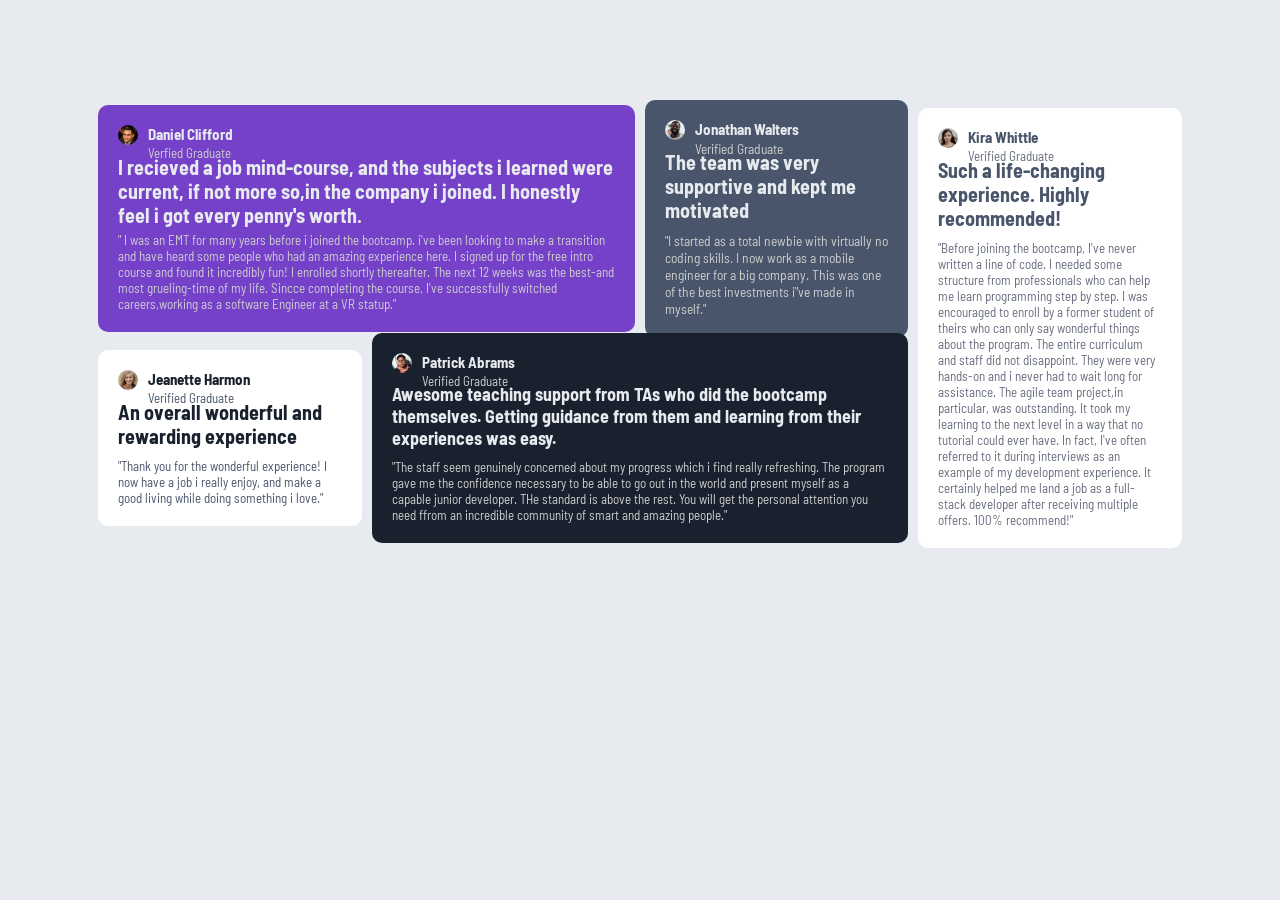
==== index.html @ 0dac25e7 "4th work" ====
<!DOCTYPE html>
<html lang="en">
<head>
  <meta charset="UTF-8">
  <meta name="viewport" content="width=device-width, initial-scale=1.0"> <!-- displays site properly based on user's device -->
  <title>Testimorials</title>
  <link rel="stylesheet" href="testimorial-style.css"> <!-- link to the CSS file -->
  <link rel="preconnect" href="https://fonts.googleapis.com">
<link rel="preconnect" href="https://fonts.gstatic.com" crossorigin>
<link href="https://fonts.googleapis.com/css2?family=Barlow+Semi+Condensed:ital,wght@0,100;0,200;0,300;0,400;0,500;0,600;0,700;0,800;0,900;1,100;1,200;1,300;1,400;1,500;1,600;1,700;1,800;1,900&family=Inter:ital,opsz,wght@0,14..32,100..900;1,14..32,100..900&family=Karla:ital,wght@0,200..800;1,200..800&family=Lexend+Deca:wght@100..900&family=Young+Serif&display=swap" rel="stylesheet">
</head>
<body>
  <div class="main-container">
    <div class="daniel">
      <div class="daniel-photo-detail">
        <div class="daniel-photo">
          <img src="images/image-daniel.jpg">
        </div>
        <div class="daniel-name">
          <h1>Daniel Clifford</h1>
          <p>Verfied Graduate</p>
        </div>
      </div>
      <div class="daniel-detail">
        <h1>I recieved a job mind-course, and the subjects i learned were current, if not more so,in the company i joined. I honestly feel i got every penny's worth. </h1>
        <p>" I was an EMT for many years before i joined the bootcamp. i've been looking to make a transition and have heard some people who had an amazing experience here. I signed up for the free intro course and found it incredibly fun! I enrolled shortly thereafter. The next 12 weeks was the best-and most grueling-time of my life. Sincce completing the course, I've successfully switched careers,working as a software Engineer at a VR statup."</p>
      </div>
    </div>

    <div class="jonathan">
      <div class="jonathan-photo-detail">
        <div class="jonathan-photo">
          <img src="images/image-jonathan.jpg">
        </div>
        <div class="jonathan-name">
          <h1>Jonathan Walters</h1>
          <p>Verified Graduate</p>
        </div>
      </div>
      <div class="jonathan-detail">
        <h1>The team was very supportive and kept me motivated</h1>
        <p>"I started as a total newbie with virtually no coding skills. I now work as a mobile engineer for a big company. This was one of the best investments i"ve made in myself."</p>
      </div>
    </div>

    <div class="jeanette">
      <div class="jeanette-photo-detail">
        <div class="jeanette-photo">
          <img src="images/image-jeanette.jpg">
        </div>
        <div class="jeanette-name">
          <h1>Jeanette Harmon</h1>
          <p>Verified Graduate</p>
        </div>
      </div>
      <div class="jeanette-detail">
        <h1>An overall wonderful and rewarding experience</h1>
        <p>"Thank you for the wonderful experience! I now have a job i really enjoy, and make a good living while doing something i love."</p>
      </div>
    </div>

    <div class="patrick">
      <div class="patrick-photo-detail">
        <div class="patrick-photo">
          <img src="images/image-patrick.jpg">
        </div>
        <div class="patrick-name">
          <h1>Patrick Abrams</h1>
          <p>Verified Graduate</p>
        </div>
      </div>
      <div class="patrick-detail">
        <h1>Awesome teaching support from TAs who did the bootcamp themselves. Getting guidance from them and learning from their experiences was easy.</h1>
        <p>"The staff seem genuinely concerned about my progress which i find really refreshing. The program gave me the confidence necessary to be able to go out in the world and present myself as a capable junior developer. THe standard is above the rest. You will get the personal attention you need ffrom an incredible community of smart and amazing people."</p>
      </div>
    </div>

    <div class="kira">
      <div class="kira-photo-detail">
        <div class="kira-photo">
          <img src="images/image-kira.jpg">
        </div>
        <div class="kira-name">
          <h1>Kira Whittle</h1>
          <p>Verified Graduate</p>
        </div>
      </div>
      <div class="kira-detail">
        <h1>Such a life-changing experience. Highly recommended!</h1>
        <p>"Before joining the bootcamp, I've never written a line of code. I needed some structure from professionals who can help me learn programming step by step. I was encouraged to enroll by a former student of theirs who can only say wonderful things about the program. The entire curriculum and staff did not disappoint. They were very hands-on and i never had to wait long for assistance. The agile team project,in particular,  was outstanding. It took my learning to the next level in a way that no tutorial could ever have. In fact, I've often referred to it during interviews as an example of my development experience. It certainly helped me land a job as a full-stack developer after receiving multiple offers. 100% recommend!"</p>
      </div>
    </div>
  </div>
</body>
</html>
---- testimorial-style.css ----
body{
    display: grid;
    justify-content: center;
    align-items: center;
    background-color: hsl(214, 17%, 92%);
    font-family: 'Barlow Semi Condensed';
    margin: 0;
}
.main-container{
    display: grid;
    grid-template-columns: 1;
    grid-template-rows: 5;
    justify-content: center;
    align-items: center;
    grid-row-gap: 20px;
    max-width: 375px;
    width: 100%;
    padding: 50px 20px; 
}
.daniel{
    background-color: hsl(263, 55%, 52%);
    display: grid;
    grid-row-gap: 20px;
    padding: 50px;
    border-radius: 10px;
    color: hsl(214, 17%, 92%);
}
.daniel p{
    margin: 0;
    font-size: 18px;
    color: hsl(0, 0%, 81%);
}
.daniel h1{
    margin: 0;
    font-size: 20px;
    font-weight: 700;
}
.daniel-photo-detail{
    display: grid;
    grid-template-columns: 60px 150px;
    grid-template-rows: 60px ;
    grid-column-gap: 10px;
}
.daniel-photo img{
    width: 100%;
    height: 100%;
    border-radius: 30px;
}
.daniel-name{
    display: grid;
    grid-template-rows: 30px;
}
.daniel-detail{
    display: grid;
    grid-row-gap: 20px;
}
.daniel-detail h1{
    font-size: 28px;
    font-weight: 700;
    margin: 0;
}

.jonathan{
    background-color: hsl(217, 19%, 35%);
    display: grid;
    grid-row-gap: 20px;
    padding: 50px;
    border-radius: 10px;
    color: hsl(214, 17%, 92%);
}
.jonathan p{
    margin: 0;
    font-size: 18px;
    color: hsl(0, 0%, 81%);
}
.jonathan h1{
    margin: 0;
    font-size: 20px;
    font-weight: 700;
}
.jonathan-photo-detail{
    display: grid;
    grid-template-columns: 60px 200px;
    grid-template-rows: 60px ;
    grid-column-gap: 10px;
}
.jonathan-photo img{
    width: 100%;
    height: 100%;
    border-radius: 30px;
}
.jonathan-name{
    display: grid;
    grid-template-rows: 30px;
}
.jonathan-detail{
    display: grid;
    grid-row-gap: 20px;
}
.jonathan-detail h1{
    font-size: 25px;
    font-weight: 700;
    margin: 0;
}

.jeanette{
    background-color: hsl(0, 0%, 100%);
    display: grid;
    grid-row-gap: 20px;
    padding: 50px;
    border-radius: 10px;
    color: hsl(219, 29%, 14%);
}
.jeanette p{
    margin: 0;
    font-size: 18px;
    color: hsl(217, 19%, 35%);
}
.jeanette h1{
    margin: 0;
    font-size: 20px;
    font-weight: 700;
}
.jeanette-photo-detail{
    display: grid;
    grid-template-columns: 60px 150px;
    grid-template-rows: 60px ;
    grid-column-gap: 10px;
}
.jeanette-photo img{
    width: 100%;
    height: 100%;
    border-radius: 30px;
}
.jeanette-name{
    display: grid;
    grid-template-rows: 30px;
}
.jeanette-detail{
    display: grid;
    grid-row-gap: 20px;
}
.jeanette-detail h1{
    font-size: 28px;
    font-weight: 700;
    margin: 0;
}

.patrick{
    background-color: hsl(219, 29%, 14%);
    display: grid;
    grid-row-gap: 20px;
    padding: 50px;
    border-radius: 10px;
    color: hsl(214, 17%, 92%);
}
.patrick p{
    margin: 0;
    font-size: 18.5px;
    color: hsl(0, 0%, 81%);
}
.patrick h1{
    margin: 0;
    font-size: 20px;
    font-weight: 700;
}
.patrick-photo-detail{
    display: grid;
    grid-template-columns: 60px 150px;
    grid-template-rows: 60px ;
    grid-column-gap: 10px;
}
.patrick-photo img{
    width: 100%;
    height: 100%;
    border-radius: 30px;
}
.patrick-name{
    display: grid;
    grid-template-rows: 30px;
}
.patrick-detail{
    display: grid;
    grid-row-gap: 20px;
}
.patrick-detail h1{
    font-size: 28px;
    font-weight: 700;
    margin: 0;
}

.kira{
    background-color: hsl(0, 0%, 100%);
    display: grid;
    grid-row-gap: 20px;
    padding: 50px;
    border-radius: 10px;
    color: hsl(217, 19%, 35%);
}
.kira p{
    margin: 0;
    font-size: 18px;
    color: hsl(224, 10%, 45%);
}
.kira h1{
    margin: 0;
    font-size: 20px;
    font-weight: 700;
}
.kira-photo-detail{
    display: grid;
    grid-template-columns: 60px 150px;
    grid-template-rows: 60px ;
    grid-column-gap: 10px;
}
.kira-photo img{
    width: 100%;
    height: 100%;
    border-radius: 30px;
}
.kira-name{
    display: grid;
    grid-template-rows: 30px;
}
.kira-detail{
    display: grid;
    grid-row-gap: 20px;
}
.kira-detail h1{
    font-size: 28px;
    font-weight: 700;
    margin: 0;
}


@media (min-width: 768px){
    *{
        box-sizing: border-box;
    }
    body{
        font-family: 'Barlow Semi Condensed';
        display: grid;
        
        justify-content: center;
        align-items: center;
        background-color: hsl(214, 17%, 92%);
        padding: 3cm;
        margin: 0;
    }
    .main-container{
        display: grid;
        max-width: 1440px;
        padding: 0; 
        grid-template-columns: repeat(4, 25%);
        grid-template-rows: repeat(2, 210px);
        gap: 10px;
        width: 100%; 
        height: 420px;
    }
    .daniel{
        grid-column: 1 / 3;
        grid-row: 1/2;
    }
    .jonathan{
        grid-column: 3/4;
        grid-row: 1/2;
    }
    .kira{
        grid-column: 4/5;
        grid-row: 1 / 3;
    }
    .jeanette{
        grid-column: 1/2;
        grid-row: 2/3;
    }
    .patrick{
        grid-column: 2 / 4;
        grid-row: 2/3;
    }
    
    .daniel{
        background-color: hsl(263, 55%, 52%);
        display: grid;
        grid-row-gap: 10px;
        padding: 20px;
        border-radius: 10px;
        color: hsl(214, 17%, 92%);
    }
    .daniel p{
        margin: 0;
        font-size: 13px;
        color: hsl(0, 0%, 81%);
    }
    .daniel h1{
        margin: 0;
        font-size: 15px;
    }
    .daniel-photo-detail{
        display: grid;
        grid-template-columns: 20px 120px;
        grid-template-rows: 20px ;
        grid-column-gap: 10px;
        height: 20px;
    }
    .daniel-photo img{
        width: 100%;
        height: 100%;
        border-radius: 10px;
    }
    .daniel-name{
        display: grid;
        grid-template-rows: 20px;
        gap: 0;
    }
    .daniel-detail{
        display: grid;
        grid-row-gap: 5px;
    }
    .daniel-detail h1{
        font-size: 20px;
        font-weight: 700;
        margin: 0;
    }
    
    .jonathan{
        background-color: hsl(217, 19%, 35%);
        display: grid;
        grid-row-gap: 10px;
        padding: 20px;
        border-radius: 10px;
        color: hsl(214, 17%, 92%);
    }
    .jonathan p{
        margin: 0;
        font-size: 13.5px;
        color: hsl(0, 0%, 81%);
    }
    .jonathan h1{
        margin: 0;
        font-size: 15px;
    }
    .jonathan-photo-detail{
        display: grid;
        grid-template-columns: 20px 120px;
        grid-template-rows: 20px ;
        grid-column-gap: 10px;
        height: 20px;
    }
    .jonathan-photo img{
        width: 100%;
        height: 100%;
        border-radius: 10px;
    }
    .jonathan-name{
        display: grid;
        grid-template-rows: 20px;
    }
    .jonathan-detail{
        display: grid;
        grid-row-gap: 10px;
    }
    .jonathan-detail h1{
        font-size: 20px;
        font-weight: 700;
        margin: 0;
    }
    
    .kira{
        background-color: white;
        display: grid;
        grid-row-gap: 10px;
        padding: 20px;
        border-radius: 10px;
        color: hsl(217, 19%, 35%);
    }
    .kira p{
        margin: 0;
        font-size: 13px;
        color: hsl(224, 10%, 45%);
    }
    .kira h1{
        margin: 0;
        font-size: 15px;
    }
    .kira-photo-detail{
        display: grid;
        grid-template-columns: 20px 120px;
        grid-template-rows: 20px ;
        grid-column-gap: 10px;
        height: 20px;
    }
    .kira-photo img{
        width: 100%;
        height: 100%;
        border-radius: 10px;
    }
    .kira-name{
        display: grid;
        grid-template-rows: 20px;
    }
    .kira-detail{
        display: grid;
        grid-row-gap: 10px;
    }
    .kira-detail h1{
        font-size: 20px;
        font-weight: 700;
        margin: 0;
    }
    
    .jeanette{
        background-color: white;
        display: grid;
        grid-row-gap: 10px;
        padding: 20px;
        border-radius: 10px;
        color: hsl(219, 29%, 14%);
    }
    .jeanette p{
        margin: 0;
        font-size: 13px;
        color: hsl(217, 19%, 35%);
    }
    .jeanette h1{
        margin: 0;
        font-size: 15px;
    }
    .jeanette-photo-detail{
        display: grid;
        grid-template-columns: 20px 120px;
        grid-template-rows: 20px ;
        grid-column-gap: 10px;
        height: 20px;
    }
    .jeanette-photo img{
        width: 100%;
        height: 100%;
        border-radius: 10px;
    }
    .jeanette-name{
        display: grid;
        grid-template-rows: 20px;
    }
    .jeanette-detail{
        display: grid;
        grid-row-gap: 10px;
    }
    .jeanette-detail h1{
        font-size: 20px;
        font-weight: 700;
        margin: 0;
    }
    
    .patrick{
        background-color: hsl(219, 29%, 14%);
        display: grid;
        grid-row-gap: 10px;
        padding: 20px;
        border-radius: 10px;
        color: hsl(214, 17%, 92%);
    }
    .patrick p{
        margin: 0;
        font-size: 13px;
        color: hsl(0, 0%, 81%);
    }
    .patrick h1{
        margin: 0;
        font-size: 15px;
    }
    .patrick-photo-detail{
        display: grid;
        grid-template-columns: 20px 120px;
        grid-template-rows: 20px ;
        grid-column-gap: 10px;
        height: 20px;
    }
    .patrick-photo img{
        width: 100%;
        height: 100%;
        border-radius: 10px;
    }
    .patrick-name{
        display: grid;
        grid-template-rows: 20px;
    }
    .patrick-detail{
        display: grid;
        grid-row-gap: 10px;
    }
    .patrick-detail h1{
        font-size: 18px;
        font-weight: 700;
        margin: 0;
    }
}
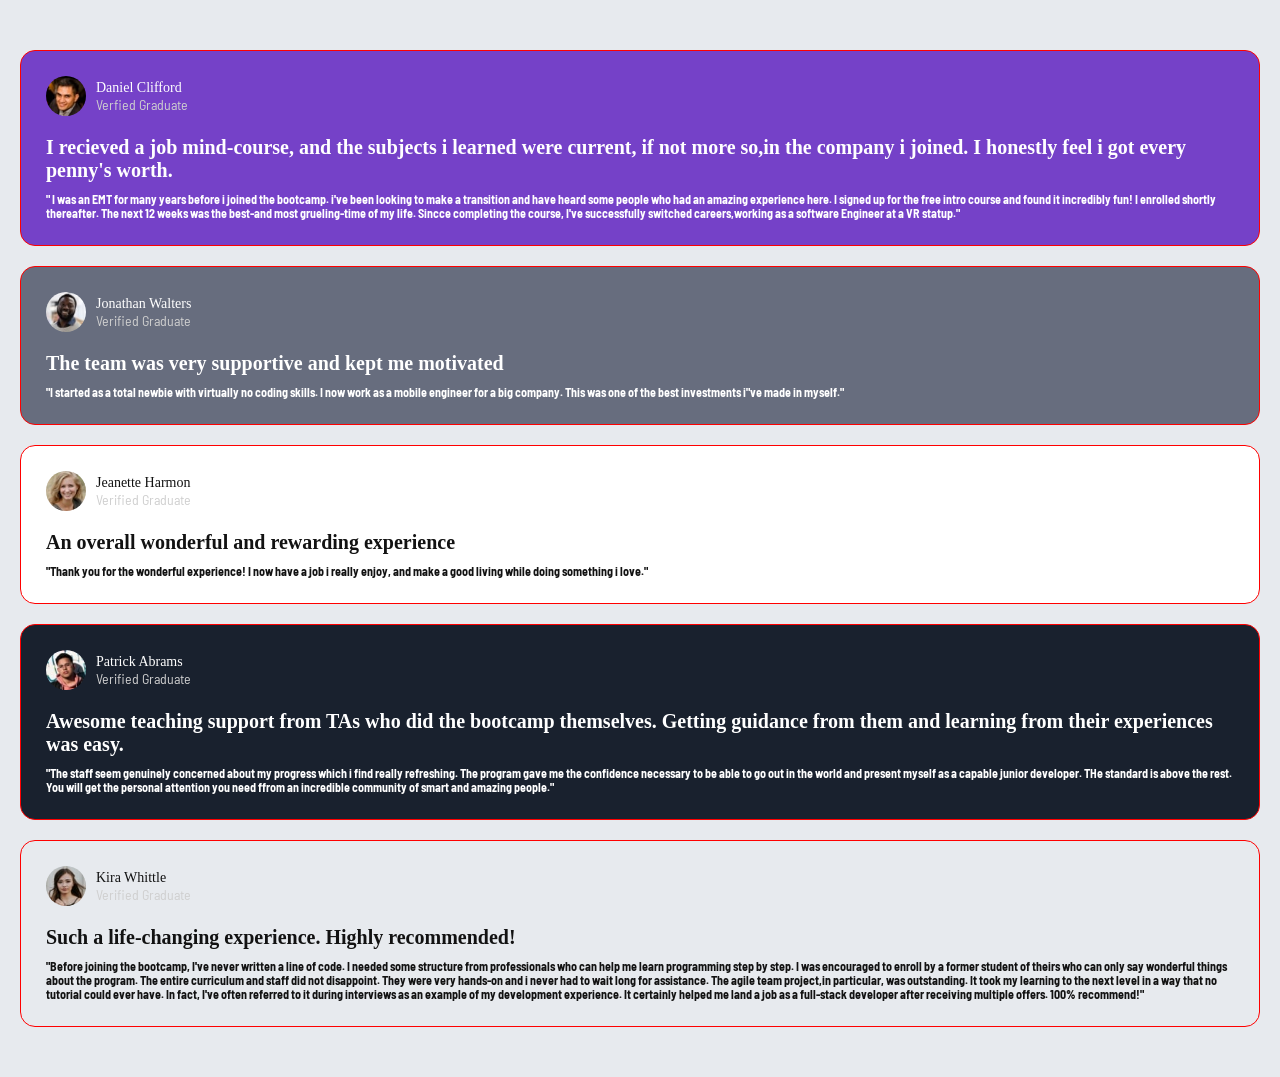
==== commit 63d13339: "make changes" ====
--- a/index.html
+++ b/index.html
@@ -1,7 +1,7 @@
 <!DOCTYPE html>
-<html lang="en">
-<head>
-  <meta charset="UTF-8">
+<html >
+  <head lang="en">
+    <meta charset="UTF-8">
   <meta name="viewport" content="width=device-width, initial-scale=1.0"> <!-- displays site properly based on user's device -->
   <title>Testimorials</title>
   <link rel="stylesheet" href="testimorial-style.css"> <!-- link to the CSS file -->
@@ -11,81 +11,81 @@
 </head>
 <body>
   <div class="main-container">
-    <div class="daniel">
-      <div class="daniel-photo-detail">
-        <div class="daniel-photo">
+    <div class="testimonial purple">
+      <div class="profile-container">
+        <div class="profile-photo">
           <img src="images/image-daniel.jpg">
         </div>
-        <div class="daniel-name">
+        <div class="profile-name">
           <h1>Daniel Clifford</h1>
           <p>Verfied Graduate</p>
         </div>
       </div>
-      <div class="daniel-detail">
+      <div class="testimonial-detail">
         <h1>I recieved a job mind-course, and the subjects i learned were current, if not more so,in the company i joined. I honestly feel i got every penny's worth. </h1>
         <p>" I was an EMT for many years before i joined the bootcamp. i've been looking to make a transition and have heard some people who had an amazing experience here. I signed up for the free intro course and found it incredibly fun! I enrolled shortly thereafter. The next 12 weeks was the best-and most grueling-time of my life. Sincce completing the course, I've successfully switched careers,working as a software Engineer at a VR statup."</p>
       </div>
     </div>
 
-    <div class="jonathan">
-      <div class="jonathan-photo-detail">
-        <div class="jonathan-photo">
+    <div class="testimonial gray">
+      <div class="profile-container">
+        <div class="profile-photo">
           <img src="images/image-jonathan.jpg">
         </div>
-        <div class="jonathan-name">
+        <div class="profile-name">
           <h1>Jonathan Walters</h1>
           <p>Verified Graduate</p>
         </div>
       </div>
-      <div class="jonathan-detail">
+      <div class="testimonial-detail">
         <h1>The team was very supportive and kept me motivated</h1>
         <p>"I started as a total newbie with virtually no coding skills. I now work as a mobile engineer for a big company. This was one of the best investments i"ve made in myself."</p>
       </div>
     </div>
 
-    <div class="jeanette">
-      <div class="jeanette-photo-detail">
-        <div class="jeanette-photo">
+    <div class="testimonial white">
+      <div class="profile-container">
+        <div class="profile-photo">
           <img src="images/image-jeanette.jpg">
         </div>
-        <div class="jeanette-name">
+        <div class="profile-name">
           <h1>Jeanette Harmon</h1>
           <p>Verified Graduate</p>
         </div>
       </div>
-      <div class="jeanette-detail">
+      <div class="testimonial-detail">
         <h1>An overall wonderful and rewarding experience</h1>
         <p>"Thank you for the wonderful experience! I now have a job i really enjoy, and make a good living while doing something i love."</p>
       </div>
     </div>
 
-    <div class="patrick">
-      <div class="patrick-photo-detail">
-        <div class="patrick-photo">
+    <div class="testimonial dark-blue">
+      <div class="profile-container">
+        <div class="profile-photo">
           <img src="images/image-patrick.jpg">
         </div>
-        <div class="patrick-name">
+        <div class="profile-name">
           <h1>Patrick Abrams</h1>
           <p>Verified Graduate</p>
         </div>
       </div>
-      <div class="patrick-detail">
+      <div class="testimonial-detail">
         <h1>Awesome teaching support from TAs who did the bootcamp themselves. Getting guidance from them and learning from their experiences was easy.</h1>
         <p>"The staff seem genuinely concerned about my progress which i find really refreshing. The program gave me the confidence necessary to be able to go out in the world and present myself as a capable junior developer. THe standard is above the rest. You will get the personal attention you need ffrom an incredible community of smart and amazing people."</p>
       </div>
     </div>
 
-    <div class="kira">
-      <div class="kira-photo-detail">
-        <div class="kira-photo">
+    <div class="testimonial soft-white">
+      <div class="profile-container">
+        <div class="profile-photo">
           <img src="images/image-kira.jpg">
         </div>
-        <div class="kira-name">
+        <div class="profile-name">
           <h1>Kira Whittle</h1>
           <p>Verified Graduate</p>
         </div>
       </div>
-      <div class="kira-detail">
+      <div class="testimonial-detail">
         <h1>Such a life-changing experience. Highly recommended!</h1>
         <p>"Before joining the bootcamp, I've never written a line of code. I needed some structure from professionals who can help me learn programming step by step. I was encouraged to enroll by a former student of theirs who can only say wonderful things about the program. The entire curriculum and staff did not disappoint. They were very hands-on and i never had to wait long for assistance. The agile team project,in particular,  was outstanding. It took my learning to the next level in a way that no tutorial could ever have. In fact, I've often referred to it during interviews as an example of my development experience. It certainly helped me land a job as a full-stack developer after receiving multiple offers. 100% recommend!"</p>
       </div>
--- a/testimorial-style.css
+++ b/testimorial-style.css
@@ -1,496 +1,113 @@
+:root {
+    --purple-50: hsl(260, 100%, 95%);
+    --purple-300: hsl(264, 82%, 80%);
+    --purple-500: hsl(263, 55%, 52%);
+    --white: hsl(0, 0%, 100%);
+    --grey-100: hsl(214, 17%, 92%);
+    --grey-200: hsl(0, 0%, 81%);
+    --grey-400: hsl(224, 10%, 45%);
+    --grey-500: hsl(217, 19%, 35%);
+    --dark-blue: hsl(219, 29%, 14%);
+    --black: hsl(0, 0%, 7%);
+}
+
+*{
+    box-sizing: border-box;
+}
 body{
-    display: grid;
-    justify-content: center;
-    align-items: center;
     background-color: hsl(214, 17%, 92%);
     font-family: 'Barlow Semi Condensed';
     margin: 0;
 }
 .main-container{
-    display: grid;
-    grid-template-columns: 1;
-    grid-template-rows: 5;
-    justify-content: center;
-    align-items: center;
-    grid-row-gap: 20px;
-    max-width: 375px;
     width: 100%;
     padding: 50px 20px; 
+    display: grid;
+    gap: 20px
 }
-.daniel{
-    background-color: hsl(263, 55%, 52%);
-    display: grid;
-    grid-row-gap: 20px;
-    padding: 50px;
-    border-radius: 10px;
-    color: hsl(214, 17%, 92%);
+.testimonial {
+    display: flex;
+    flex-direction: column;
+    gap: 20px;
+    border-radius: 15px;
+    padding: 25px;
+    border: 1px solid red
 }
-.daniel p{
-    margin: 0;
-    font-size: 18px;
-    color: hsl(0, 0%, 81%);
+.profile-container {
+    display: flex;
+    align-items: center;
+    gap: 10px;
 }
-.daniel h1{
-    margin: 0;
-    font-size: 20px;
-    font-weight: 700;
+.profile-photo {
+    width: 40px;
+    height: 40px;
+    border-radius: 50%;
 }
-.daniel-photo-detail{
-    display: grid;
-    grid-template-columns: 60px 150px;
-    grid-template-rows: 60px ;
-    grid-column-gap: 10px;
-}
-.daniel-photo img{
+.profile-photo img {
     width: 100%;
     height: 100%;
-    border-radius: 30px;
+    border-radius: 50%;
 }
-.daniel-name{
-    display: grid;
-    grid-template-rows: 30px;
+.profile-name {
+    display: flex;
+    flex-direction: column;
 }
-.daniel-detail{
-    display: grid;
-    grid-row-gap: 20px;
+.profile-name h1 {
+    font-size: 14px;
+    font-weight: 500;
+    margin: 0;
 }
-.daniel-detail h1{
-    font-size: 28px;
+.profile-name p {
+    font-size: 14px;
+    color: hsl(0, 0%, 81%);
+    margin: 0;
+}
+.testimonial-detail {
+    display: flex;
+    flex-direction: column;
+    gap: 10px;
+}
+.testimonial-detail h1 {
+    font-size: 20px;
+    font-weight: 600;
+    margin: 0;
+}
+.testimonial-detail p {
+    font-size: 12px;
     font-weight: 700;
     margin: 0;
 }
-
-.jonathan{
-    background-color: hsl(217, 19%, 35%);
-    display: grid;
-    grid-row-gap: 20px;
-    padding: 50px;
-    border-radius: 10px;
-    color: hsl(214, 17%, 92%);
+.purple {
+    background-color: var(--purple-500);
+    color: var(--white);
 }
-.jonathan p{
-    margin: 0;
-    font-size: 18px;
-    color: hsl(0, 0%, 81%);
+.gray{
+    background-color: var(--grey-400);
+    color: var(--white);
 }
-.jonathan h1{
-    margin: 0;
-    font-size: 20px;
-    font-weight: 700;
+.white{
+    background-color: var(--white);
+    color: var(--black);
 }
-.jonathan-photo-detail{
-    display: grid;
-    grid-template-columns: 60px 200px;
-    grid-template-rows: 60px ;
-    grid-column-gap: 10px;
+.dark-blue{
+    background-color: var(--dark-blue);
+    color: var(--white);
 }
-.jonathan-photo img{
-    width: 100%;
-    height: 100%;
-    border-radius: 30px;
-}
-.jonathan-name{
-    display: grid;
-    grid-template-rows: 30px;
-}
-.jonathan-detail{
-    display: grid;
-    grid-row-gap: 20px;
-}
-.jonathan-detail h1{
-    font-size: 25px;
-    font-weight: 700;
-    margin: 0;
+.soft-white{
+    background-color: var(--grey-100);
+    color: var(--black);
 }
 
-.jeanette{
-    background-color: hsl(0, 0%, 100%);
-    display: grid;
-    grid-row-gap: 20px;
-    padding: 50px;
-    border-radius: 10px;
-    color: hsl(219, 29%, 14%);
-}
-.jeanette p{
-    margin: 0;
-    font-size: 18px;
-    color: hsl(217, 19%, 35%);
-}
-.jeanette h1{
-    margin: 0;
-    font-size: 20px;
-    font-weight: 700;
-}
-.jeanette-photo-detail{
-    display: grid;
-    grid-template-columns: 60px 150px;
-    grid-template-rows: 60px ;
-    grid-column-gap: 10px;
-}
-.jeanette-photo img{
-    width: 100%;
-    height: 100%;
-    border-radius: 30px;
-}
-.jeanette-name{
-    display: grid;
-    grid-template-rows: 30px;
-}
-.jeanette-detail{
-    display: grid;
-    grid-row-gap: 20px;
-}
-.jeanette-detail h1{
-    font-size: 28px;
-    font-weight: 700;
-    margin: 0;
-}
-
-.patrick{
-    background-color: hsl(219, 29%, 14%);
-    display: grid;
-    grid-row-gap: 20px;
-    padding: 50px;
-    border-radius: 10px;
-    color: hsl(214, 17%, 92%);
-}
-.patrick p{
-    margin: 0;
-    font-size: 18.5px;
-    color: hsl(0, 0%, 81%);
-}
-.patrick h1{
-    margin: 0;
-    font-size: 20px;
-    font-weight: 700;
-}
-.patrick-photo-detail{
-    display: grid;
-    grid-template-columns: 60px 150px;
-    grid-template-rows: 60px ;
-    grid-column-gap: 10px;
-}
-.patrick-photo img{
-    width: 100%;
-    height: 100%;
-    border-radius: 30px;
-}
-.patrick-name{
-    display: grid;
-    grid-template-rows: 30px;
-}
-.patrick-detail{
-    display: grid;
-    grid-row-gap: 20px;
-}
-.patrick-detail h1{
-    font-size: 28px;
-    font-weight: 700;
-    margin: 0;
-}
-
-.kira{
-    background-color: hsl(0, 0%, 100%);
-    display: grid;
-    grid-row-gap: 20px;
-    padding: 50px;
-    border-radius: 10px;
-    color: hsl(217, 19%, 35%);
-}
-.kira p{
-    margin: 0;
-    font-size: 18px;
-    color: hsl(224, 10%, 45%);
-}
-.kira h1{
-    margin: 0;
-    font-size: 20px;
-    font-weight: 700;
-}
-.kira-photo-detail{
-    display: grid;
-    grid-template-columns: 60px 150px;
-    grid-template-rows: 60px ;
-    grid-column-gap: 10px;
-}
-.kira-photo img{
-    width: 100%;
-    height: 100%;
-    border-radius: 30px;
-}
-.kira-name{
-    display: grid;
-    grid-template-rows: 30px;
-}
-.kira-detail{
-    display: grid;
-    grid-row-gap: 20px;
-}
-.kira-detail h1{
-    font-size: 28px;
-    font-weight: 700;
-    margin: 0;
-}
-
-
-@media (min-width: 768px){
-    *{
-        box-sizing: border-box;
-    }
+@media (max-width: 768px) {
     body{
-        font-family: 'Barlow Semi Condensed';
-        display: grid;
-        
+        display: flex;
         justify-content: center;
         align-items: center;
-        background-color: hsl(214, 17%, 92%);
-        padding: 3cm;
-        margin: 0;
     }
     .main-container{
         display: grid;
-        max-width: 1440px;
-        padding: 0; 
-        grid-template-columns: repeat(4, 25%);
-        grid-template-rows: repeat(2, 210px);
-        gap: 10px;
-        width: 100%; 
-        height: 420px;
+        grid-template-columns: repeat(4,25%);
+        grid-
     }
-    .daniel{
-        grid-column: 1 / 3;
-        grid-row: 1/2;
-    }
-    .jonathan{
-        grid-column: 3/4;
-        grid-row: 1/2;
-    }
-    .kira{
-        grid-column: 4/5;
-        grid-row: 1 / 3;
-    }
-    .jeanette{
-        grid-column: 1/2;
-        grid-row: 2/3;
-    }
-    .patrick{
-        grid-column: 2 / 4;
-        grid-row: 2/3;
-    }
-    
-    .daniel{
-        background-color: hsl(263, 55%, 52%);
-        display: grid;
-        grid-row-gap: 10px;
-        padding: 20px;
-        border-radius: 10px;
-        color: hsl(214, 17%, 92%);
-    }
-    .daniel p{
-        margin: 0;
-        font-size: 13px;
-        color: hsl(0, 0%, 81%);
-    }
-    .daniel h1{
-        margin: 0;
-        font-size: 15px;
-    }
-    .daniel-photo-detail{
-        display: grid;
-        grid-template-columns: 20px 120px;
-        grid-template-rows: 20px ;
-        grid-column-gap: 10px;
-        height: 20px;
-    }
-    .daniel-photo img{
-        width: 100%;
-        height: 100%;
-        border-radius: 10px;
-    }
-    .daniel-name{
-        display: grid;
-        grid-template-rows: 20px;
-        gap: 0;
-    }
-    .daniel-detail{
-        display: grid;
-        grid-row-gap: 5px;
-    }
-    .daniel-detail h1{
-        font-size: 20px;
-        font-weight: 700;
-        margin: 0;
-    }
-    
-    .jonathan{
-        background-color: hsl(217, 19%, 35%);
-        display: grid;
-        grid-row-gap: 10px;
-        padding: 20px;
-        border-radius: 10px;
-        color: hsl(214, 17%, 92%);
-    }
-    .jonathan p{
-        margin: 0;
-        font-size: 13.5px;
-        color: hsl(0, 0%, 81%);
-    }
-    .jonathan h1{
-        margin: 0;
-        font-size: 15px;
-    }
-    .jonathan-photo-detail{
-        display: grid;
-        grid-template-columns: 20px 120px;
-        grid-template-rows: 20px ;
-        grid-column-gap: 10px;
-        height: 20px;
-    }
-    .jonathan-photo img{
-        width: 100%;
-        height: 100%;
-        border-radius: 10px;
-    }
-    .jonathan-name{
-        display: grid;
-        grid-template-rows: 20px;
-    }
-    .jonathan-detail{
-        display: grid;
-        grid-row-gap: 10px;
-    }
-    .jonathan-detail h1{
-        font-size: 20px;
-        font-weight: 700;
-        margin: 0;
-    }
-    
-    .kira{
-        background-color: white;
-        display: grid;
-        grid-row-gap: 10px;
-        padding: 20px;
-        border-radius: 10px;
-        color: hsl(217, 19%, 35%);
-    }
-    .kira p{
-        margin: 0;
-        font-size: 13px;
-        color: hsl(224, 10%, 45%);
-    }
-    .kira h1{
-        margin: 0;
-        font-size: 15px;
-    }
-    .kira-photo-detail{
-        display: grid;
-        grid-template-columns: 20px 120px;
-        grid-template-rows: 20px ;
-        grid-column-gap: 10px;
-        height: 20px;
-    }
-    .kira-photo img{
-        width: 100%;
-        height: 100%;
-        border-radius: 10px;
-    }
-    .kira-name{
-        display: grid;
-        grid-template-rows: 20px;
-    }
-    .kira-detail{
-        display: grid;
-        grid-row-gap: 10px;
-    }
-    .kira-detail h1{
-        font-size: 20px;
-        font-weight: 700;
-        margin: 0;
-    }
-    
-    .jeanette{
-        background-color: white;
-        display: grid;
-        grid-row-gap: 10px;
-        padding: 20px;
-        border-radius: 10px;
-        color: hsl(219, 29%, 14%);
-    }
-    .jeanette p{
-        margin: 0;
-        font-size: 13px;
-        color: hsl(217, 19%, 35%);
-    }
-    .jeanette h1{
-        margin: 0;
-        font-size: 15px;
-    }
-    .jeanette-photo-detail{
-        display: grid;
-        grid-template-columns: 20px 120px;
-        grid-template-rows: 20px ;
-        grid-column-gap: 10px;
-        height: 20px;
-    }
-    .jeanette-photo img{
-        width: 100%;
-        height: 100%;
-        border-radius: 10px;
-    }
-    .jeanette-name{
-        display: grid;
-        grid-template-rows: 20px;
-    }
-    .jeanette-detail{
-        display: grid;
-        grid-row-gap: 10px;
-    }
-    .jeanette-detail h1{
-        font-size: 20px;
-        font-weight: 700;
-        margin: 0;
-    }
-    
-    .patrick{
-        background-color: hsl(219, 29%, 14%);
-        display: grid;
-        grid-row-gap: 10px;
-        padding: 20px;
-        border-radius: 10px;
-        color: hsl(214, 17%, 92%);
-    }
-    .patrick p{
-        margin: 0;
-        font-size: 13px;
-        color: hsl(0, 0%, 81%);
-    }
-    .patrick h1{
-        margin: 0;
-        font-size: 15px;
-    }
-    .patrick-photo-detail{
-        display: grid;
-        grid-template-columns: 20px 120px;
-        grid-template-rows: 20px ;
-        grid-column-gap: 10px;
-        height: 20px;
-    }
-    .patrick-photo img{
-        width: 100%;
-        height: 100%;
-        border-radius: 10px;
-    }
-    .patrick-name{
-        display: grid;
-        grid-template-rows: 20px;
-    }
-    .patrick-detail{
-        display: grid;
-        grid-row-gap: 10px;
-    }
-    .patrick-detail h1{
-        font-size: 18px;
-        font-weight: 700;
-        margin: 0;
-    }
-}+
+}
